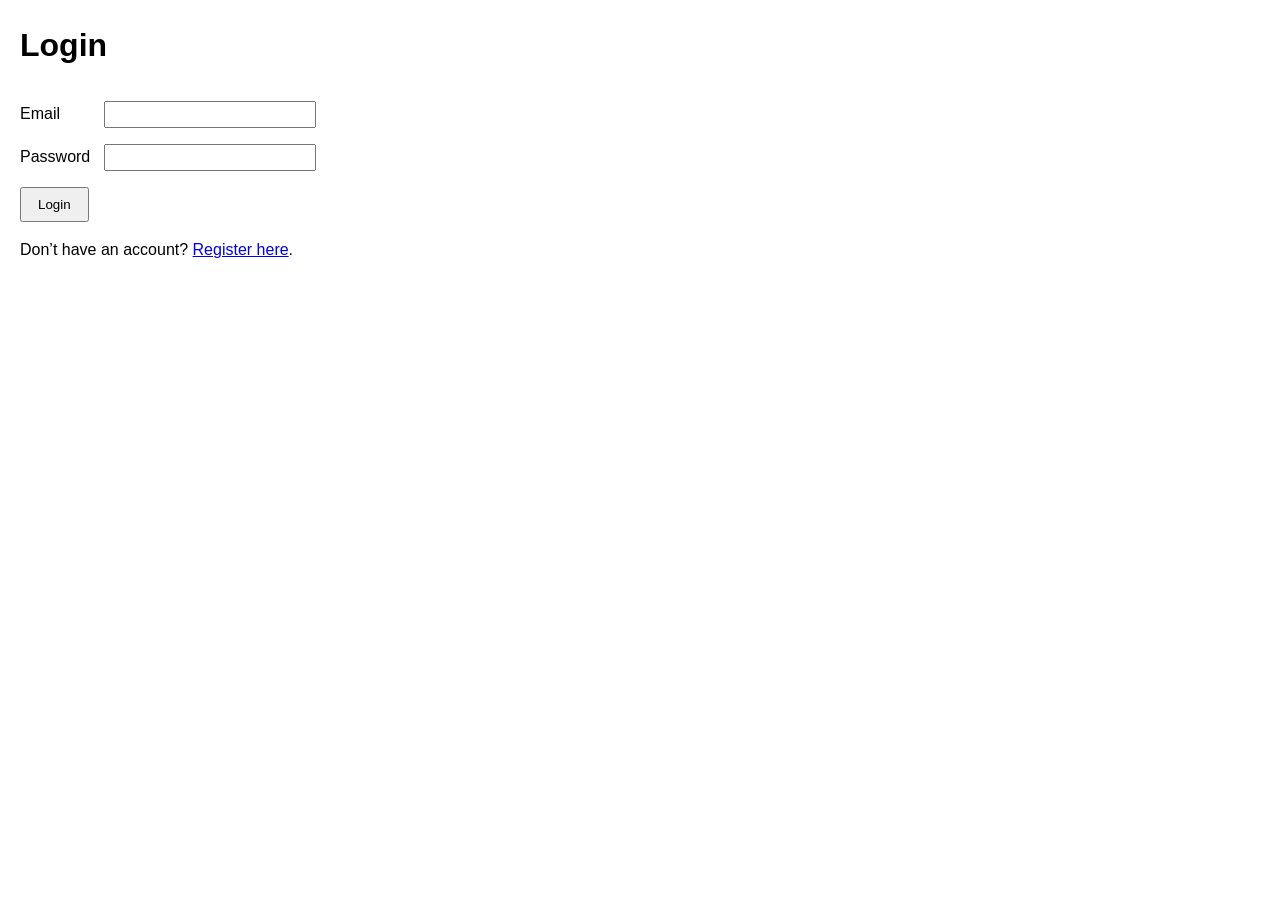
==== dashboard.html @ ad2df5cc "Update dashboard.html" ====
<!DOCTYPE html>
<html lang="de">
  <head>
    <meta charset="UTF-8" />
    <meta name="viewport" content="width=device-width, initial-scale=1.0" />
    <title>Dashboard</title>
    <link rel="stylesheet" href="css/style.css" />
  </head>
  <body>

    <header class="dashboard-header">
      <div class="header-info">
        <h1>Willkommen zurück, <span id="userName">…</span></h1>
        <p id="userOrga" class="orga-label"></p>
      </div>
      <button id="logoutBtn">Logout</button>
    </header>

    <main class="dashboard-main">

      <!-- Wochenübersicht -->
      <section class="woche-section">
        <h2>Menüplan diese Woche</h2>
        <div id="wocheContainer" class="woche-grid">
          <p>Lädt…</p>
        </div>
      </section>

      <!-- Gericht erfassen -->
      <button id="openModal" class="btn-primary">+ Neues Gericht eintragen</button>

    </main>

    <!-- Modal -->
    <div id="gerichtModal" style="display:none;">
      <div class="modal-overlay" id="modalOverlay"></div>
      <div class="modal-box">
        <h2>Neues Gericht erfassen</h2>
        <form id="gerichtForm">

          <label for="gerichtDatum">Datum *</label>
          <input type="date" id="gerichtDatum" required />

          <label for="gerichtName">Name Gericht *</label>
          <input type="text" id="gerichtName" required />

          <label for="gerichtDesc">Beschreibung</label>
          <textarea id="gerichtDesc" maxlength="250" rows="4"></textarea>

          <label>Spezielles:</label>
          <div class="checkboxes">
            <label><input type="checkbox" name="vegan" /> vg </label>
            <label><input type="checkbox" name="vegetarisch" /> v </label>
            <label><input type="checkbox" name="pescetarisch" /> p </label>
            <label><input type="checkbox" name="glutenfrei" /> gf </label>
            <label><input type="checkbox" name="laktosefrei" /> lf </label>
            <label><input type="checkbox" name="zuckerfrei" /> zf </label>
            <label><input type="checkbox" name="sojafrei" /> sf </label>
          </div>

          <button type="submit" class="btn-primary">Erfassen</button>
        </form>
      </div>
    </div>

    <script src="js/dashboard.js"></script>
    <script src="js/logout.js"></script>
  </body>
</html>
---- css/style.css ----
/* style.css */
body {
  font-family: Arial, sans-serif;
  margin: 20px;
  max-width: 600px;
  line-height: 1.5;
}

h1 {
  margin-bottom: 1em;
}

form > div {
  margin-bottom: 1em;
}

label {
  display: inline-block;
  width: 80px;
}

input[type="email"],
input[type="password"] {
  width: 200px;
  padding: 4px;
}

button {
  padding: 8px 16px;
  cursor: pointer;
}

p {
  margin-top: 1em;
}


.modal-overlay {
  position: fixed;
  inset: 0;
  background: rgba(0, 0, 0, 0.5);
  z-index: 100;
}

.modal-box {
  position: fixed;
  top: 50%;
  left: 50%;
  transform: translate(-50%, -50%);
  background: white;
  padding: 2rem;
  border-radius: 8px;
  z-index: 101;
  width: 400px;
  max-width: 90%;
}

.modal-box h2 {
  margin-top: 0;
}

.modal-box input[type="text"],
.modal-box textarea {
  width: 100%;
  margin-bottom: 1rem;
  padding: 0.5rem;
  box-sizing: border-box;
}

.checkboxes {
  display: flex;
  flex-direction: column;
  gap: 0.4rem;
  margin-bottom: 1rem;
}


/* Dashboard */
.dashboard-header {
  display: flex;
  justify-content: space-between;
  align-items: center;
  padding: 1.5rem 2rem;
  background: #f8f8f8;
  border-bottom: 1px solid #e0e0e0;
}

.orga-label {
  color: #666;
  margin-top: 0.25rem;
  font-size: 0.9rem;
}

.dashboard-main {
  padding: 2rem;
  max-width: 1000px;
  margin: 0 auto;
}

.woche-section h2 {
  margin-bottom: 1rem;
}

.woche-grid {
  display: grid;
  grid-template-columns: repeat(7, 1fr);
  gap: 0.75rem;
  margin-bottom: 2rem;
}

.tag-karte {
  background: #fff;
  border: 1px solid #e0e0e0;
  border-radius: 8px;
  padding: 0.75rem;
  min-height: 120px;
}

.tag-label {
  font-weight: bold;
  font-size: 0.85rem;
  color: #333;
}

.tag-datum {
  font-size: 0.75rem;
  color: #999;
  margin-bottom: 0.5rem;
}

.gericht-name {
  font-weight: 600;
  font-size: 0.9rem;
  color: #222;
}

.gericht-desc {
  font-size: 0.8rem;
  color: #666;
  margin-top: 0.25rem;
}

.kein-gericht {
  font-size: 0.8rem;
  color: #bbb;
  font-style: italic;
}

.btn-primary {
  background: #01696f;
  color: white;
  border: none;
  padding: 0.6rem 1.2rem;
  border-radius: 6px;
  cursor: pointer;
  font-size: 0.95rem;
}

.btn-primary:hover {
  background: #0c4e54;
}

@media (max-width: 768px) {
  .woche-grid {
    grid-template-columns: repeat(2, 1fr);
  }
}
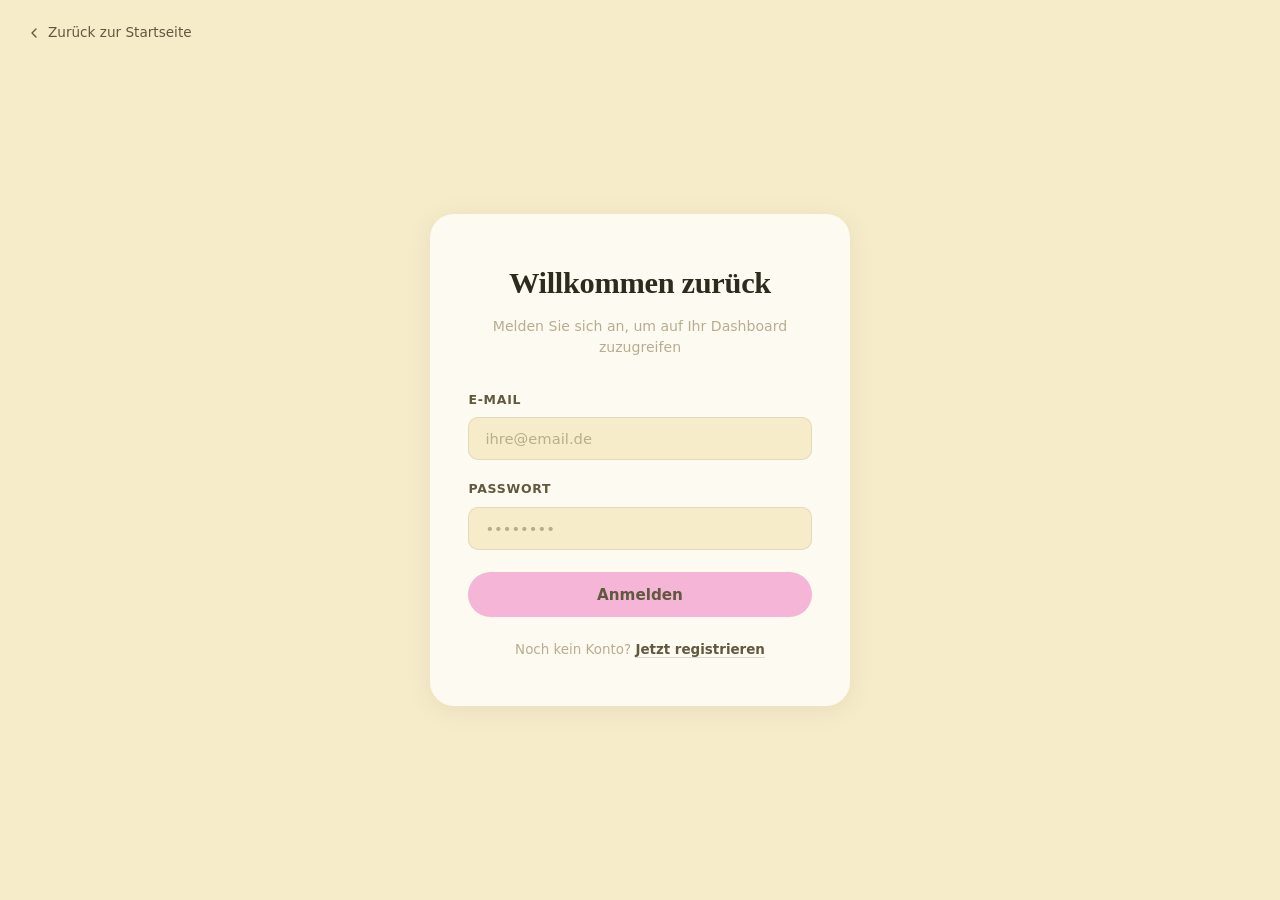
==== commit f0c49581: "design added Design index, login und register" ====
--- a/dashboard.html
+++ b/dashboard.html
@@ -63,7 +63,26 @@
       </div>
     </div>
 
+    <!-- Bewertungs-Modal -->
+<div id="bewertungModal" style="display:none; position:fixed; inset:0; background:rgba(0,0,0,0.5); z-index:1000; display:none; align-items:center; justify-content:center;">
+  <div style="background:#fff; padding:2rem; border-radius:12px; min-width:300px; text-align:center;">
+    <h2>Bewertungen vom <span id="bewertungDatum"></span></h2>
+    <p>✅ Gut: <strong id="bewertungGood"></strong></p>
+    <p>😐 Neutral: <strong id="bewertungNeutral"></strong></p>
+    <p>❌ Schlecht: <strong id="bewertungBad"></strong></p>
+    <p>Gesamt: <strong id="bewertungTotal"></strong> Bewertungen</p>
+    <button id="bewertungModalClose" style="margin-top:1rem; padding:0.5rem 1.5rem;">Schliessen</button>
+  </div>
+</div>
+
     <script src="js/dashboard.js"></script>
     <script src="js/logout.js"></script>
   </body>
-</html>+</html>
+
+
+
+
+
+
+
--- a/css/style.css
+++ b/css/style.css
@@ -32,6 +32,14 @@
 
 p {
   margin-top: 1em;
+}
+
+.hero-img {
+  width: 100%;
+  max-width: 460px;
+  height: auto;
+  border-radius: var(--radius-xl);
+  object-fit: cover;
 }
 
 
@@ -164,4 +172,6 @@
   .woche-grid {
     grid-template-columns: repeat(2, 1fr);
   }
-}+}
+
+
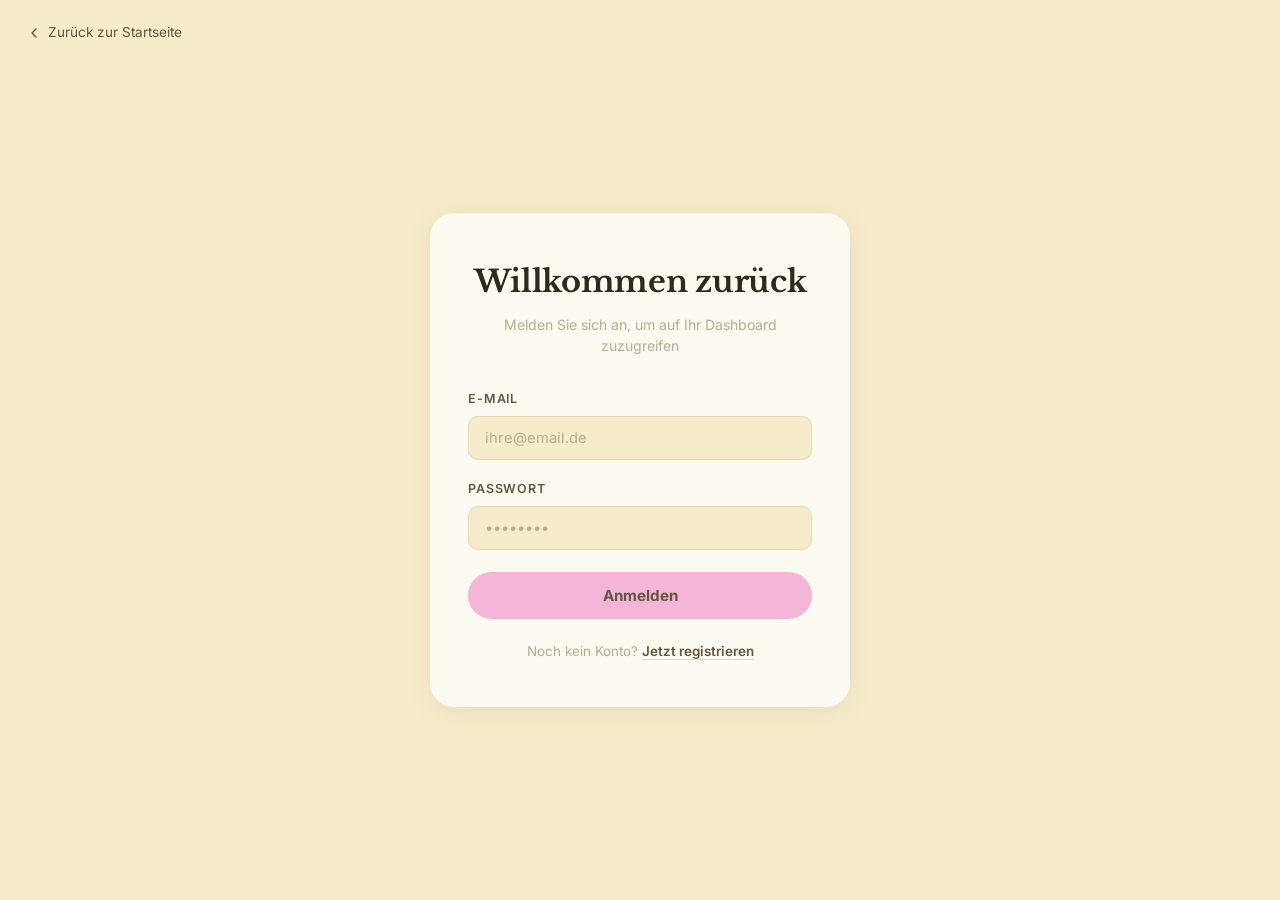
==== commit 27ddbdcb: "fsd sdf" ====
--- a/dashboard.html
+++ b/dashboard.html
@@ -78,11 +78,4 @@
     <script src="js/dashboard.js"></script>
     <script src="js/logout.js"></script>
   </body>
-</html>
-
-
-
-
-
-
-
+</html>
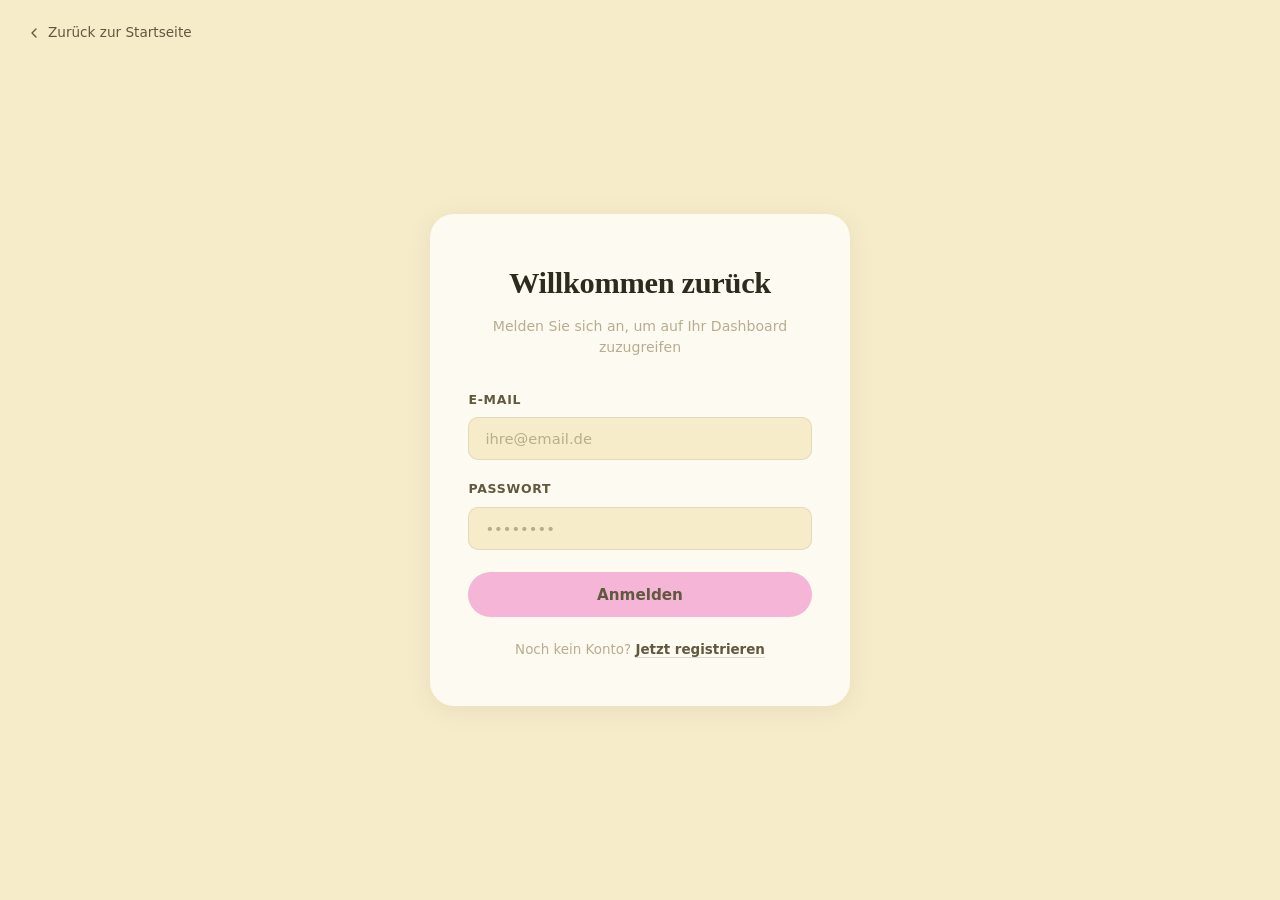
==== commit 25fef122: "Merge branch 'main' of https://github.com/Aarti157/im4" ====
--- a/dashboard.html
+++ b/dashboard.html
@@ -78,4 +78,11 @@
     <script src="js/dashboard.js"></script>
     <script src="js/logout.js"></script>
   </body>
-</html>+</html>
+
+
+
+
+
+
+
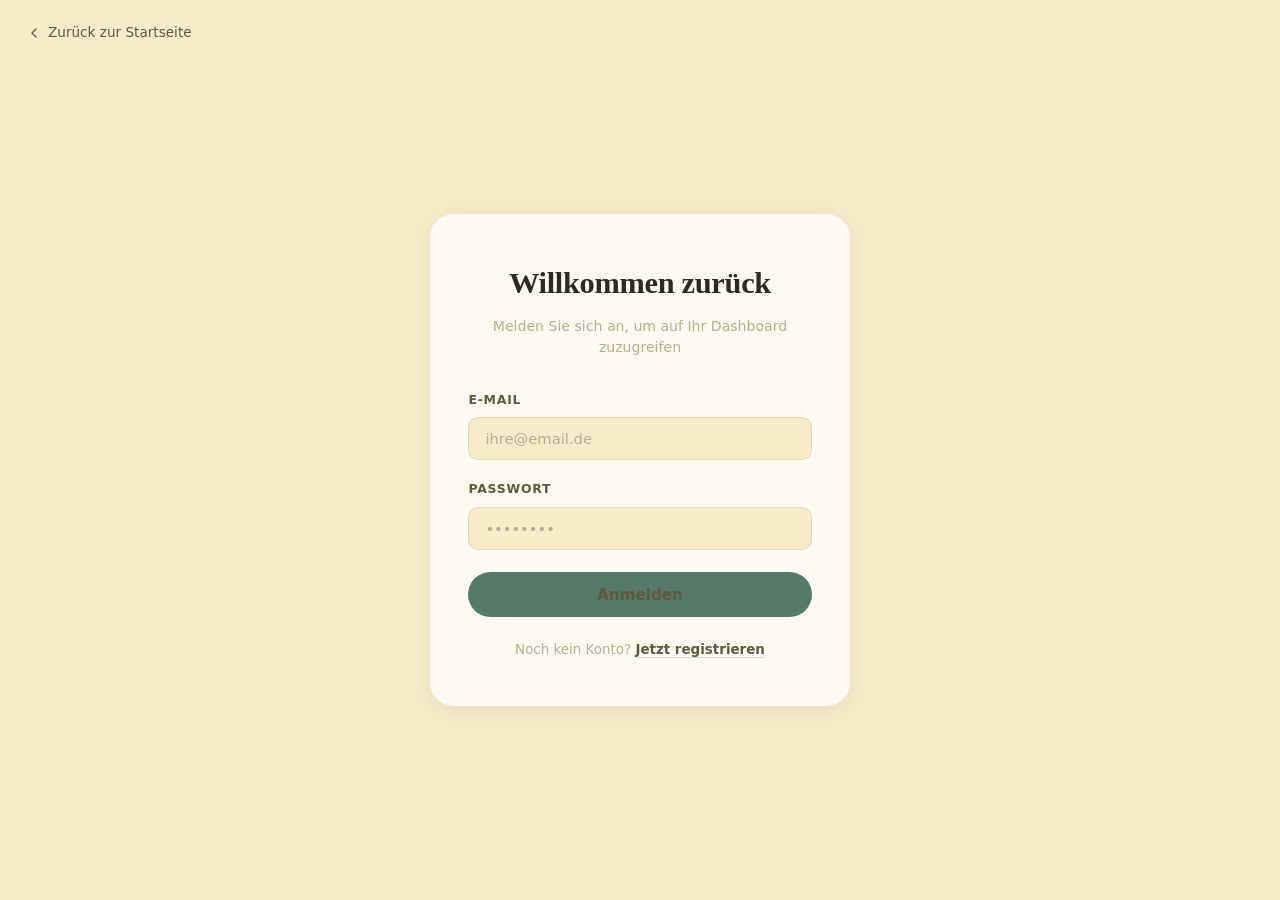
==== commit fa9b4c42: "dashboard" ====
--- a/dashboard.html
+++ b/dashboard.html
@@ -1,88 +1,258 @@
 <!DOCTYPE html>
 <html lang="de">
-  <head>
-    <meta charset="UTF-8" />
-    <meta name="viewport" content="width=device-width, initial-scale=1.0" />
-    <title>Dashboard</title>
-    <link rel="stylesheet" href="css/style.css" />
-  </head>
-  <body>
-
-    <header class="dashboard-header">
-      <div class="header-info">
-        <h1>Willkommen zurück, <span id="userName">…</span></h1>
-        <p id="userOrga" class="orga-label"></p>
-      </div>
-      <button id="logoutBtn">Logout</button>
-    </header>
-
-    <main class="dashboard-main">
-
-      <!-- Wochenübersicht -->
-      <section class="woche-section">
-        <h2>Menüplan diese Woche</h2>
-        <div id="wocheContainer" class="woche-grid">
-          <p>Lädt…</p>
-        </div>
-      </section>
-
-      <!-- Gericht erfassen -->
-      <button id="openModal" class="btn-primary">+ Neues Gericht eintragen</button>
-
-    </main>
-
-    <!-- Modal -->
-    <div id="gerichtModal" style="display:none;">
-      <div class="modal-overlay" id="modalOverlay"></div>
-      <div class="modal-box">
-        <h2>Neues Gericht erfassen</h2>
-        <form id="gerichtForm">
-
-          <label for="gerichtDatum">Datum *</label>
+<head>
+  <meta charset="UTF-8" />
+  <meta name="viewport" content="width=device-width, initial-scale=1.0" />
+  <title>YumYum – Dashboard</title>
+  <link rel="preconnect" href="https://fonts.googleapis.com">
+  <link rel="preconnect" href="https://fonts.gstatic.com" crossorigin>
+  <link href="https://fonts.googleapis.com/css2?family=Libre+Baskerville:wght@400;700&family=Inter:wght@300;400;500;600;700&display=swap" rel="stylesheet">
+  <style>
+    *, *::before, *::after { box-sizing: border-box; margin: 0; padding: 0; }
+    :root {
+      --cream:       #F7ECCA;
+      --cream-alt:   #F3E3B7;
+      --sand:        #B7AD8F;
+      --sand-border: rgba(183,173,143,0.30);
+      --olive:       #60583F;
+      --pink:        #E984A4;
+      --pink-hover:  #d4608a;
+      --blue:        #7D8ECC;
+      --white-card:  #fdfaf2;
+      --text:        #2e2a1e;
+      --text-muted:  #60583F;
+      --text-faint:  #B7AD8F;
+      --radius-md:   10px;
+      --radius-lg:   16px;
+      --radius-xl:   24px;
+      --radius-pill: 9999px;
+      --font-serif:  "Libre Baskerville", Georgia, serif;
+      --font-sans:   "Inter", system-ui, sans-serif;
+    }
+    html { -webkit-font-smoothing: antialiased; }
+    body { font-family: var(--font-sans); background: var(--cream); color: var(--text); min-height: 100dvh; }
+
+    /* ── NAV ── */
+    .nav {
+      background: var(--cream);
+      border-bottom: 1px solid var(--sand-border);
+      padding: 0.9rem 2.5rem;
+      display: flex; align-items: center; justify-content: space-between;
+      position: sticky; top: 0; z-index: 100;
+    }
+    .nav-logo img { height: 56px; width: auto; display: block; }
+    .nav-right { display: flex; align-items: center; gap: 1.2rem; }
+    .nav-user { font-size: 0.85rem; color: var(--text-muted); }
+    .nav-user span { font-weight: 600; color: var(--text); }
+    .nav-orga { font-size: 0.75rem; color: var(--text-faint); }
+    .btn-logout {
+      background: none; border: 1px solid var(--sand-border);
+      border-radius: var(--radius-md); padding: 0.45rem 0.9rem;
+      font-family: var(--font-sans); font-size: 0.8rem;
+      color: var(--text-muted); cursor: pointer; text-decoration: none;
+      transition: background 140ms;
+    }
+    .btn-logout:hover { background: var(--cream-alt); }
+
+    /* ── LAYOUT ── */
+    .dashboard-wrap { max-width: 1100px; margin: 0 auto; padding: 2.5rem 2rem 5rem; }
+    .page-title { font-family: var(--font-serif); font-size: clamp(1.6rem, 2.5vw, 2.2rem); font-weight: 700; color: var(--text); margin-bottom: 0.3rem; }
+    .page-sub { font-size: 0.88rem; color: var(--text-muted); margin-bottom: 2.5rem; }
+    .section-header { display: flex; align-items: center; justify-content: space-between; margin-bottom: 1.2rem; }
+    .section-title { font-family: var(--font-serif); font-size: 1.15rem; font-weight: 700; color: var(--text); }
+
+    /* ── WOCHENPLAN ── */
+    .woche-grid {
+      display: grid;
+      grid-template-columns: repeat(5, 1fr);
+      gap: 1rem;
+      margin-bottom: 3rem;
+    }
+    .tag-karte {
+      background: var(--white-card);
+      border: 1px solid var(--sand-border);
+      border-radius: var(--radius-xl);
+      padding: 1.4rem 1.2rem 1.2rem;
+      cursor: pointer;
+      transition: box-shadow 150ms, transform 130ms, border-color 150ms;
+      display: flex; flex-direction: column; gap: 0.6rem;
+      min-height: 190px;
+    }
+    .tag-karte:hover { box-shadow: 0 4px 18px rgba(96,88,63,0.13); transform: translateY(-2px); border-color: var(--pink); }
+    .tag-karte.leer { cursor: default; }
+    .tag-karte.leer:hover { transform: none; box-shadow: none; border-color: var(--sand-border); }
+    .tag-header { display: flex; align-items: center; justify-content: space-between; }
+    .tag-label { font-size: 0.7rem; font-weight: 700; letter-spacing: 0.09em; text-transform: uppercase; color: var(--text-faint); }
+    .tag-datum { font-size: 0.68rem; color: var(--text-faint); }
+    .gericht-name { font-family: var(--font-serif); font-size: 0.92rem; font-weight: 700; color: var(--text); line-height: 1.3; }
+    .gericht-desc { font-size: 0.76rem; color: var(--text-muted); line-height: 1.5; }
+    .gericht-badges { display: flex; gap: 0.3rem; flex-wrap: wrap; margin-top: auto; }
+    .gbadge { font-size: 0.6rem; font-weight: 700; text-transform: uppercase; letter-spacing: 0.05em; padding: 0.15rem 0.4rem; border-radius: 4px; background: rgba(125,142,204,0.15); color: var(--olive); }
+    .kein-gericht { font-size: 0.78rem; color: var(--text-faint); font-style: italic; margin: auto 0; }
+    .bewertung-bar { margin-top: auto; }
+    .bar-track { height: 5px; border-radius: 3px; background: rgba(183,173,143,0.2); display: flex; overflow: hidden; }
+    .bar-pink  { background: var(--pink); height: 100%; transition: width 400ms ease; }
+    .bar-blue  { background: var(--blue); height: 100%; transition: width 400ms ease; }
+    .bar-sand  { background: var(--sand); height: 100%; transition: width 400ms ease; }
+    .bar-labels { display: flex; justify-content: space-between; margin-top: 0.35rem; }
+    .bar-label { font-size: 0.65rem; color: var(--text-faint); }
+
+    /* ── GERICHTSERFASSUNG ── */
+    .erfassung-section { background: var(--cream-alt); border-radius: var(--radius-xl); padding: 2rem 2.2rem; }
+    .erfassung-title { font-family: var(--font-serif); font-size: 1.1rem; font-weight: 700; color: var(--text); margin-bottom: 1.4rem; }
+    .erfassung-grid { display: grid; grid-template-columns: 1fr 1fr; gap: 1rem; }
+    .field-full { grid-column: 1 / -1; }
+    .field { display: flex; flex-direction: column; gap: 0.4rem; }
+    .field label { font-size: 0.72rem; font-weight: 700; letter-spacing: 0.07em; text-transform: uppercase; color: var(--text-muted); }
+    .field input, .field textarea {
+      background: var(--white-card); border: 1.5px solid var(--sand-border);
+      border-radius: var(--radius-md); padding: 0.65rem 0.9rem;
+      font-family: var(--font-sans); font-size: 0.88rem; color: var(--text);
+      outline: none; transition: border-color 140ms; width: 100%;
+    }
+    .field input:focus, .field textarea:focus { border-color: var(--pink); box-shadow: 0 0 0 3px rgba(233,132,164,0.15); }
+    .field textarea { resize: vertical; min-height: 80px; }
+    .badges-row { display: flex; gap: 0.5rem; flex-wrap: wrap; }
+    .badge-check { display: none; }
+    .badge-check + label {
+      font-size: 0.7rem; font-weight: 700; text-transform: uppercase; letter-spacing: 0.05em;
+      padding: 0.3rem 0.65rem; border-radius: 7px; border: 1.5px solid var(--sand-border);
+      color: var(--text-muted); cursor: pointer; transition: all 140ms; background: var(--white-card);
+    }
+    .badge-check:checked + label { background: rgba(125,142,204,0.2); border-color: var(--blue); color: var(--olive); }
+    .btn-primary { background: var(--pink); color: #fff; border: none; border-radius: var(--radius-pill); padding: 0.7rem 1.6rem; font-family: var(--font-sans); font-size: 0.88rem; font-weight: 700; cursor: pointer; transition: background 140ms, transform 120ms; }
+    .btn-primary:hover { background: var(--pink-hover); transform: translateY(-1px); }
+    .btn-submit-row { display: flex; justify-content: flex-end; margin-top: 1.4rem; }
+
+    /* ── BEWERTUNGS-MODAL ── */
+    .modal-overlay {
+      display: none; position: fixed; inset: 0;
+      background: rgba(48,40,20,0.4); backdrop-filter: blur(4px);
+      z-index: 400; align-items: center; justify-content: center;
+    }
+    .modal-overlay.open { display: flex; }
+    .modal-box {
+      background: var(--white-card); border-radius: var(--radius-xl);
+      padding: 2.2rem; width: 100%; max-width: 420px;
+      box-shadow: 0 8px 40px rgba(48,40,20,0.18); position: relative;
+    }
+    .modal-box h2 { font-family: var(--font-serif); font-size: 1.2rem; font-weight: 700; color: var(--text); margin-bottom: 1.4rem; }
+    .modal-close { position: absolute; top: 1.2rem; right: 1.2rem; background: none; border: none; cursor: pointer; color: var(--text-faint); font-size: 1.1rem; line-height: 1; padding: 0.2rem; }
+    .modal-close:hover { color: var(--text); }
+    .bew-scores { display: grid; grid-template-columns: repeat(3,1fr); gap: 0.8rem; margin-bottom: 1rem; }
+    .bew-score-item { border-radius: var(--radius-lg); padding: 1rem 0.5rem; text-align: center; }
+    .bew-score-num { font-family: var(--font-serif); font-size: 1.8rem; font-weight: 700; }
+    .bew-score-label { font-size: 0.7rem; color: var(--text-muted); margin-top: 0.2rem; }
+    .bew-score-item.pink { background: rgba(233,132,164,0.15); }
+    .bew-score-item.pink .bew-score-num { color: var(--pink); }
+    .bew-score-item.blue { background: rgba(125,142,204,0.15); }
+    .bew-score-item.blue .bew-score-num { color: var(--blue); }
+    .bew-score-item.sand { background: rgba(183,173,143,0.2); }
+    .bew-score-item.sand .bew-score-num { color: var(--olive); }
+    .bew-total { font-size: 0.82rem; color: var(--text-muted); text-align: center; }
+
+    /* ── RESPONSIVE ── */
+    @media (max-width: 900px) { .woche-grid { grid-template-columns: repeat(3,1fr); } }
+    @media (max-width: 640px) {
+      .woche-grid { grid-template-columns: 1fr 1fr; }
+      .erfassung-grid { grid-template-columns: 1fr; }
+      .field-full { grid-column: auto; }
+      .nav { padding: 0.8rem 1.2rem; }
+      .dashboard-wrap { padding: 1.5rem 1rem 3rem; }
+    }
+  </style>
+</head>
+<body>
+
+<!-- NAV -->
+<nav class="nav">
+  <a href="index.html" class="nav-logo">
+    <img src="img/logo_yumyum.png" alt="YumYum" />
+  </a>
+  <div class="nav-right">
+    <div>
+      <div class="nav-user">Hallo, <span id="userName">–</span></div>
+      <div class="nav-orga" id="userOrga"></div>
+    </div>
+    <button class="btn-logout" id="logoutBtn">Abmelden</button>
+  </div>
+</nav>
+
+<div class="dashboard-wrap">
+
+  <h1 class="page-title">Dashboard</h1>
+  <p class="page-sub">Übersicht und Verwaltung des Wochenmenüs</p>
+
+  <!-- WOCHENPLAN -->
+  <div class="section-header">
+    <span class="section-title">Wochenplan</span>
+  </div>
+  <div id="wocheContainer" class="woche-grid">
+    <p style="color:var(--text-faint);font-size:.85rem;">Lädt…</p>
+  </div>
+
+  <!-- GERICHTSERFASSUNG -->
+  <div class="erfassung-section">
+    <div class="erfassung-title">Gericht erfassen</div>
+    <form id="gerichtForm">
+      <div class="erfassung-grid">
+        <div class="field">
+          <label for="gerichtDatum">Datum</label>
           <input type="date" id="gerichtDatum" required />
-
-          <label for="gerichtName">Name Gericht *</label>
-          <input type="text" id="gerichtName" required />
-
+        </div>
+        <div class="field">
+          <label for="gerichtName">Name des Gerichts</label>
+          <input type="text" id="gerichtName" placeholder="z.B. Pasta Napoli" required />
+        </div>
+        <div class="field field-full">
           <label for="gerichtDesc">Beschreibung</label>
-          <textarea id="gerichtDesc" maxlength="250" rows="4"></textarea>
-
-          <label>Spezielles:</label>
-          <div class="checkboxes">
-            <label><input type="checkbox" name="vegan" /> vg </label>
-            <label><input type="checkbox" name="vegetarisch" /> v </label>
-            <label><input type="checkbox" name="pescetarisch" /> p </label>
-            <label><input type="checkbox" name="glutenfrei" /> gf </label>
-            <label><input type="checkbox" name="laktosefrei" /> lf </label>
-            <label><input type="checkbox" name="zuckerfrei" /> zf </label>
-            <label><input type="checkbox" name="sojafrei" /> sf </label>
+          <textarea id="gerichtDesc" maxlength="250" placeholder="Kurze Beschreibung (optional)"></textarea>
+        </div>
+        <div class="field field-full">
+          <label>Spezielles</label>
+          <div class="badges-row">
+            <input type="checkbox" class="badge-check" id="cb-vg" name="vegan"><label for="cb-vg">Vegan</label>
+            <input type="checkbox" class="badge-check" id="cb-v"  name="vegetarisch"><label for="cb-v">Vegetarisch</label>
+            <input type="checkbox" class="badge-check" id="cb-p"  name="pescetarisch"><label for="cb-p">Pescetarisch</label>
+            <input type="checkbox" class="badge-check" id="cb-gf" name="glutenfrei"><label for="cb-gf">Glutenfrei</label>
+            <input type="checkbox" class="badge-check" id="cb-lf" name="laktosefrei"><label for="cb-lf">Laktosefrei</label>
+            <input type="checkbox" class="badge-check" id="cb-zf" name="zuckerfrei"><label for="cb-zf">Zuckerfrei</label>
+            <input type="checkbox" class="badge-check" id="cb-sf" name="sojafrei"><label for="cb-sf">Sojafrei</label>
           </div>
-
-          <button type="submit" class="btn-primary">Erfassen</button>
-        </form>
+        </div>
+      </div>
+      <div class="btn-submit-row">
+        <button type="submit" class="btn-primary">Gericht erfassen</button>
+      </div>
+    </form>
+  </div>
+
+</div>
+
+<!-- BEWERTUNGS-MODAL -->
+<div class="modal-overlay" id="bewertungModal">
+  <div class="modal-box">
+    <button class="modal-close" id="bewertungModalClose">✕</button>
+    <h2>Bewertungen — <span id="bewertungDatum"></span></h2>
+    <div class="bew-scores">
+      <div class="bew-score-item pink">
+        <div class="bew-score-num" id="bewertungGood">–</div>
+        <div class="bew-score-label">😊 Yum</div>
+      </div>
+      <div class="bew-score-item blue">
+        <div class="bew-score-num" id="bewertungNeutral">–</div>
+        <div class="bew-score-label">😐 Naja</div>
+      </div>
+      <div class="bew-score-item sand">
+        <div class="bew-score-num" id="bewertungBad">–</div>
+        <div class="bew-score-label">😕 Nicht Yum</div>
       </div>
     </div>
-
-    <!-- Bewertungs-Modal -->
-<div id="bewertungModal" style="display:none; position:fixed; inset:0; background:rgba(0,0,0,0.5); z-index:1000; display:none; align-items:center; justify-content:center;">
-  <div style="background:#fff; padding:2rem; border-radius:12px; min-width:300px; text-align:center;">
-    <h2>Bewertungen vom <span id="bewertungDatum"></span></h2>
-    <p>✅ Gut: <strong id="bewertungGood"></strong></p>
-    <p>😐 Neutral: <strong id="bewertungNeutral"></strong></p>
-    <p>❌ Schlecht: <strong id="bewertungBad"></strong></p>
-    <p>Gesamt: <strong id="bewertungTotal"></strong> Bewertungen</p>
-    <button id="bewertungModalClose" style="margin-top:1rem; padding:0.5rem 1.5rem;">Schliessen</button>
+    <p class="bew-total">Gesamt: <strong id="bewertungTotal">–</strong> Bewertungen</p>
   </div>
 </div>
 
-    <script src="js/dashboard.js"></script>
-    <script src="js/logout.js"></script>
-  </body>
-</html>
-
-
-
-
-
-
-
+<script src="js/dashboard.js"></script>
+<script src="js/logout.js"></script>
+</body>
+</html> 
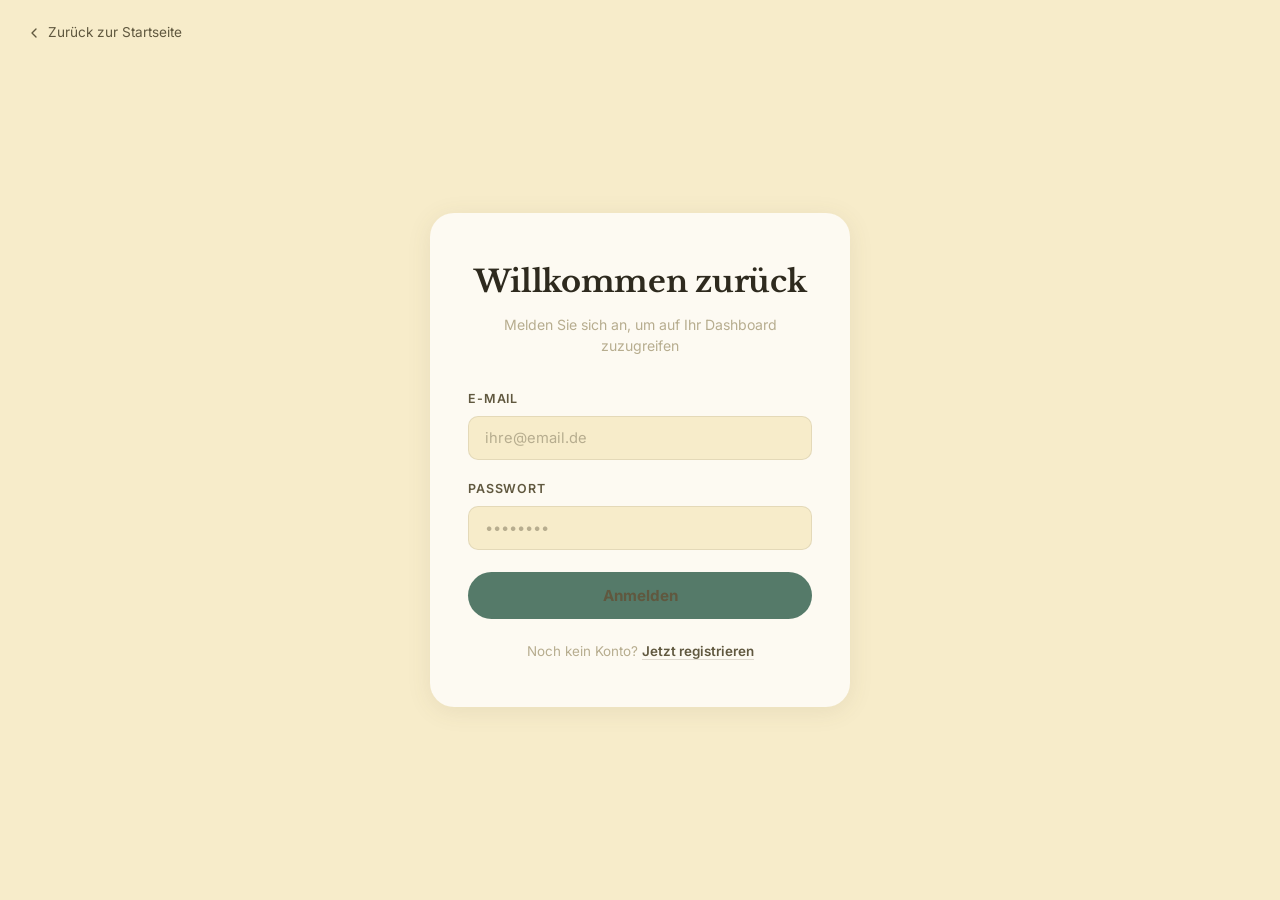
==== commit a39c2a90: "ergänzungen navigation support bereich hinzugefügt  menü Vorteile --> scrollt/springt zum korrekten " ====
--- a/dashboard.html
+++ b/dashboard.html
@@ -6,28 +6,31 @@
   <title>YumYum – Dashboard</title>
   <link rel="preconnect" href="https://fonts.googleapis.com">
   <link rel="preconnect" href="https://fonts.gstatic.com" crossorigin>
-  <link href="https://fonts.googleapis.com/css2?family=Libre+Baskerville:wght@400;700&family=Inter:wght@300;400;500;600;700&display=swap" rel="stylesheet">
+  <link href="https://fonts.googleapis.com/css2?family=Libre+Baskerville:ital,wght@0,400;0,700;1,400&family=Inter:wght@300;400;500;600&display=swap" rel="stylesheet">
   <style>
     *, *::before, *::after { box-sizing: border-box; margin: 0; padding: 0; }
     :root {
       --cream:       #F7ECCA;
+      --cream-dark:  #ede0b4;
       --cream-alt:   #F3E3B7;
       --sand:        #B7AD8F;
-      --sand-border: rgba(183,173,143,0.30);
+      --sand-border: rgba(183,173,143,0.3);
       --olive:       #60583F;
       --pink:        #E984A4;
       --pink-hover:  #d4608a;
+      --pink-light:  rgba(233,132,164,0.18);
       --blue:        #7D8ECC;
-      --white-card:  #fdfaf2;
+      --blue-light:  rgba(125,142,204,0.22);
       --text:        #2e2a1e;
       --text-muted:  #60583F;
       --text-faint:  #B7AD8F;
-      --radius-md:   10px;
-      --radius-lg:   16px;
-      --radius-xl:   24px;
-      --radius-pill: 9999px;
-      --font-serif:  "Libre Baskerville", Georgia, serif;
-      --font-sans:   "Inter", system-ui, sans-serif;
+      --white-card:  #fdfaf2;
+      --radius-md: 10px; --radius-lg: 16px; --radius-xl: 24px; --radius-pill: 9999px;
+      --shadow-card: 0 2px 10px rgba(96,88,63,0.09);
+      --shadow-drawer: -8px 0 36px rgba(60,50,20,0.13);
+      --font-serif: 'Libre Baskerville', Georgia, serif;
+      --font-sans: 'Inter', system-ui, sans-serif;
+      --transition: 150ms cubic-bezier(0.16,1,0.3,1);
     }
     html { -webkit-font-smoothing: antialiased; }
     body { font-family: var(--font-sans); background: var(--cream); color: var(--text); min-height: 100dvh; }
@@ -38,21 +41,125 @@
       border-bottom: 1px solid var(--sand-border);
       padding: 0.9rem 2.5rem;
       display: flex; align-items: center; justify-content: space-between;
-      position: sticky; top: 0; z-index: 100;
-    }
-    .nav-logo img { height: 56px; width: auto; display: block; }
-    .nav-right { display: flex; align-items: center; gap: 1.2rem; }
-    .nav-user { font-size: 0.85rem; color: var(--text-muted); }
-    .nav-user span { font-weight: 600; color: var(--text); }
-    .nav-orga { font-size: 0.75rem; color: var(--text-faint); }
-    .btn-logout {
-      background: none; border: 1px solid var(--sand-border);
-      border-radius: var(--radius-md); padding: 0.45rem 0.9rem;
-      font-family: var(--font-sans); font-size: 0.8rem;
-      color: var(--text-muted); cursor: pointer; text-decoration: none;
-      transition: background 140ms;
-    }
-    .btn-logout:hover { background: var(--cream-alt); }
+      position: sticky; top: 0; z-index: 200;
+    }
+    .nav-logo img { height: 72px; width: auto; display: block; }
+
+    /* ── HAMBURGER ── */
+    .hamburger {
+      background: none;
+      border: 1px solid var(--sand-border);
+      border-radius: var(--radius-md);
+      width: 40px; height: 40px;
+      display: flex; flex-direction: column; align-items: center; justify-content: center; gap: 5px;
+      cursor: pointer;
+      transition: background var(--transition);
+      position: relative; z-index: 300;
+    }
+    .hamburger:hover { background: var(--cream-dark); }
+    .hamburger span {
+      display: block; width: 18px; height: 1.5px;
+      background: var(--olive); border-radius: 2px;
+      transition: transform 220ms ease, opacity 180ms ease;
+    }
+    .hamburger.open span:nth-child(1) { transform: translateY(6.5px) rotate(45deg); }
+    .hamburger.open span:nth-child(2) { opacity: 0; transform: scaleX(0); }
+    .hamburger.open span:nth-child(3) { transform: translateY(-6.5px) rotate(-45deg); }
+
+    /* ── DRAWER BACKDROP ── */
+    .drawer-backdrop {
+      position: fixed; inset: 0;
+      background: rgba(48,40,20,0.32);
+      backdrop-filter: blur(3px);
+      z-index: 240;
+      opacity: 0; pointer-events: none;
+      transition: opacity 240ms ease;
+    }
+    .drawer-backdrop.open { opacity: 1; pointer-events: all; }
+
+    /* ── DRAWER ── */
+    .nav-drawer {
+      position: fixed; top: 0; right: 0;
+      width: min(340px, 90vw); height: 100dvh;
+      background: var(--white-card);
+      border-left: 1px solid var(--sand-border);
+      box-shadow: var(--shadow-drawer);
+      z-index: 250;
+      transform: translateX(100%);
+      transition: transform 290ms cubic-bezier(0.16,1,0.3,1);
+      display: flex; flex-direction: column;
+      padding: 1.6rem;
+      overflow-y: auto;
+    }
+    .nav-drawer.open { transform: translateX(0); }
+
+    .drawer-top {
+      display: flex; align-items: center; justify-content: space-between;
+      margin-bottom: 2rem;
+    }
+    .drawer-brand { font-family: var(--font-serif); font-size: 1rem; font-weight: 700; color: var(--text); }
+
+    /* Eingeloggt-Info */
+    .drawer-user-card {
+      background: var(--cream);
+      border: 1px solid var(--sand-border);
+      border-radius: var(--radius-lg);
+      padding: 0.9rem 1rem;
+      margin-bottom: 1.4rem;
+      display: flex; align-items: center; gap: 0.8rem;
+    }
+    .drawer-user-avatar {
+      width: 36px; height: 36px; border-radius: 50%;
+      background: var(--pink-light);
+      border: 1px solid rgba(233,132,164,0.35);
+      display: flex; align-items: center; justify-content: center; flex-shrink: 0;
+    }
+    .drawer-user-name { font-size: 0.85rem; font-weight: 600; color: var(--text); }
+    .drawer-user-orga { font-size: 0.72rem; color: var(--text-faint); }
+
+    .drawer-section { margin-bottom: 1.6rem; }
+    .drawer-section-label {
+      font-size: 0.67rem; font-weight: 600; letter-spacing: 0.1em;
+      text-transform: uppercase; color: var(--text-faint);
+      margin-bottom: 0.6rem; padding-left: 0.1rem;
+    }
+
+    .drawer-divider { border: none; border-top: 1px solid var(--sand-border); margin: 0.6rem 0 1rem; }
+
+    /* Nav links */
+    .drawer-nav { display: flex; flex-direction: column; gap: 0.1rem; }
+    .drawer-link {
+      display: flex; align-items: center; gap: 0.75rem;
+      padding: 0.65rem 0.8rem; border-radius: var(--radius-md);
+      text-decoration: none; font-size: 0.9rem; font-weight: 500; color: var(--text-muted);
+      transition: background var(--transition), color var(--transition);
+      border: none; background: none; cursor: pointer; width: 100%; text-align: left;
+      font-family: var(--font-sans);
+    }
+    .drawer-link:hover { background: var(--cream); color: var(--text); }
+    .drawer-link.active { background: var(--pink-light); color: var(--pink); font-weight: 600; }
+    .drawer-link.active:hover { background: rgba(233,132,164,0.28); }
+    .drawer-link-icon { width: 20px; height: 20px; flex-shrink: 0; color: var(--sand); }
+    .drawer-link.active .drawer-link-icon { color: var(--pink); }
+    .drawer-link.logout { color: var(--olive); }
+    .drawer-link.logout:hover { background: var(--cream); color: var(--text); }
+
+    /* Support Card */
+    .support-card {
+      padding: 0.8rem 1rem;
+      border-radius: var(--radius-md);
+      background: var(--cream);
+      border: 1px solid var(--sand-border);
+    }
+    .support-card p { font-size: 0.72rem; color: var(--text-faint); margin-bottom: 0.3rem; }
+    .support-card a {
+      font-size: 0.85rem; font-weight: 600; color: var(--olive);
+      text-decoration: none;
+      transition: color var(--transition);
+    }
+    .support-card a:hover { color: var(--pink); }
+
+    .drawer-footer { margin-top: auto; padding-top: 1.2rem; border-top: 1px solid var(--sand-border); font-size: 0.73rem; color: var(--text-faint); }
 
     /* ── LAYOUT ── */
     .dashboard-wrap { max-width: 1100px; margin: 0 auto; padding: 2.5rem 2rem 5rem; }
@@ -63,20 +170,14 @@
 
     /* ── WOCHENPLAN ── */
     .woche-grid {
-      display: grid;
-      grid-template-columns: repeat(5, 1fr);
-      gap: 1rem;
-      margin-bottom: 3rem;
+      display: grid; grid-template-columns: repeat(5, 1fr);
+      gap: 1rem; margin-bottom: 3rem;
     }
     .tag-karte {
-      background: var(--white-card);
-      border: 1px solid var(--sand-border);
-      border-radius: var(--radius-xl);
-      padding: 1.4rem 1.2rem 1.2rem;
-      cursor: pointer;
-      transition: box-shadow 150ms, transform 130ms, border-color 150ms;
-      display: flex; flex-direction: column; gap: 0.6rem;
-      min-height: 190px;
+      background: var(--white-card); border: 1px solid var(--sand-border);
+      border-radius: var(--radius-xl); padding: 1.4rem 1.2rem 1.2rem;
+      cursor: pointer; transition: box-shadow 150ms, transform 130ms, border-color 150ms;
+      display: flex; flex-direction: column; gap: 0.6rem; min-height: 190px;
     }
     .tag-karte:hover { box-shadow: 0 4px 18px rgba(96,88,63,0.13); transform: translateY(-2px); border-color: var(--pink); }
     .tag-karte.leer { cursor: default; }
@@ -120,7 +221,7 @@
       color: var(--text-muted); cursor: pointer; transition: all 140ms; background: var(--white-card);
     }
     .badge-check:checked + label { background: rgba(125,142,204,0.2); border-color: var(--blue); color: var(--olive); }
-    .btn-primary { background: var(--pink); color: #fff; border: none; border-radius: var(--radius-pill); padding: 0.7rem 1.6rem; font-family: var(--font-sans); font-size: 0.88rem; font-weight: 700; cursor: pointer; transition: background 140ms, transform 120ms; }
+    .btn-primary { background: var(--pink); color: var(--olive); border: none; border-radius: var(--radius-md); padding: 0.75rem 1.6rem; font-family: var(--font-sans); font-size: 0.92rem; font-weight: 600; cursor: pointer; transition: background var(--transition), transform 120ms ease; }
     .btn-primary:hover { background: var(--pink-hover); transform: translateY(-1px); }
     .btn-submit-row { display: flex; justify-content: flex-end; margin-top: 1.4rem; }
 
@@ -164,24 +265,86 @@
 </head>
 <body>
 
+<div class="drawer-backdrop" id="drawerBackdrop" aria-hidden="true"></div>
+
+<!-- DRAWER (eingeloggt) -->
+<aside class="nav-drawer" id="navDrawer" role="dialog" aria-modal="true" aria-label="Navigation">
+  <div class="drawer-top">
+    <span class="drawer-brand">YumYum</span>
+    <button class="hamburger open" id="drawerClose" aria-label="Menü schliessen">
+      <span></span><span></span><span></span>
+    </button>
+  </div>
+
+  <!-- Nutzer-Info -->
+  <div class="drawer-user-card">
+    <div class="drawer-user-avatar">
+      <svg width="18" height="18" viewBox="0 0 24 24" fill="none" stroke="var(--pink)" stroke-width="2" stroke-linecap="round" stroke-linejoin="round"><path d="M20 21v-2a4 4 0 0 0-4-4H8a4 4 0 0 0-4 4v2"/><circle cx="12" cy="7" r="4"/></svg>
+    </div>
+    <div>
+      <div class="drawer-user-name" id="drawerUserName">–</div>
+      <div class="drawer-user-orga" id="drawerUserOrga"></div>
+    </div>
+  </div>
+
+  <hr class="drawer-divider">
+
+  <!-- Navigation -->
+  <div class="drawer-section">
+    <p class="drawer-section-label">Navigation</p>
+    <nav class="drawer-nav">
+      <a href="dashboard.html" class="drawer-link active">
+        <svg class="drawer-link-icon" viewBox="0 0 24 24" fill="none" stroke="currentColor" stroke-width="1.8" stroke-linecap="round" stroke-linejoin="round"><rect x="3" y="3" width="7" height="7"/><rect x="14" y="3" width="7" height="7"/><rect x="14" y="14" width="7" height="7"/><rect x="3" y="14" width="7" height="7"/></svg>
+        Dashboard
+      </a>
+      <a href="kontakt.html" class="drawer-link">
+        <svg class="drawer-link-icon" viewBox="0 0 24 24" fill="none" stroke="currentColor" stroke-width="1.8" stroke-linecap="round" stroke-linejoin="round"><path d="M4 4h16c1.1 0 2 .9 2 2v12c0 1.1-.9 2-2 2H4c-1.1 0-2-.9-2-2V6c0-1.1.9-2 2-2z"/><polyline points="22,6 12,13 2,6"/></svg>
+        Kontakt
+      </a>
+    </nav>
+  </div>
+
+  <hr class="drawer-divider">
+
+  <!-- Support -->
+  <div class="drawer-section">
+    <p class="drawer-section-label">Support</p>
+    <div class="support-card">
+      <p>Technischer Support</p>
+      <a href="mailto:support@yumyum.ch">support@yumyum.ch</a>
+    </div>
+  </div>
+
+  <hr class="drawer-divider">
+
+  <!-- Konto -->
+  <div class="drawer-section">
+    <p class="drawer-section-label">Konto</p>
+    <nav class="drawer-nav">
+      <button class="drawer-link logout" id="logoutBtn">
+        <svg class="drawer-link-icon" viewBox="0 0 24 24" fill="none" stroke="currentColor" stroke-width="1.8" stroke-linecap="round" stroke-linejoin="round"><path d="M9 21H5a2 2 0 0 1-2-2V5a2 2 0 0 1 2-2h4"/><polyline points="16 17 21 12 16 7"/><line x1="21" y1="12" x2="9" y2="12"/></svg>
+        Abmelden
+      </button>
+    </nav>
+  </div>
+
+  <div class="drawer-footer">© 2026 YumYum · Mit Sorgfalt gemacht</div>
+</aside>
+
 <!-- NAV -->
 <nav class="nav">
   <a href="index.html" class="nav-logo">
     <img src="img/logo_yumyum.png" alt="YumYum" />
   </a>
-  <div class="nav-right">
-    <div>
-      <div class="nav-user">Hallo, <span id="userName">–</span></div>
-      <div class="nav-orga" id="userOrga"></div>
-    </div>
-    <button class="btn-logout" id="logoutBtn">Abmelden</button>
-  </div>
+  <button class="hamburger" id="hamburgerBtn" aria-label="Menü öffnen" aria-expanded="false" aria-controls="navDrawer">
+    <span></span><span></span><span></span>
+  </button>
 </nav>
 
 <div class="dashboard-wrap">
 
   <h1 class="page-title">Dashboard</h1>
-  <p class="page-sub">Übersicht und Verwaltung des Wochenmenüs</p>
+  <p class="page-sub">Willkommen zurück, <span id="userName">–</span><span id="userOrga"></span></p>
 
   <!-- WOCHENPLAN -->
   <div class="section-header">
@@ -254,5 +417,43 @@
 
 <script src="js/dashboard.js"></script>
 <script src="js/logout.js"></script>
+<script>
+  const hamburgerBtn = document.getElementById("hamburgerBtn");
+  const drawerClose  = document.getElementById("drawerClose");
+  const navDrawer    = document.getElementById("navDrawer");
+  const backdrop     = document.getElementById("drawerBackdrop");
+
+  function openDrawer() {
+    navDrawer.classList.add("open");
+    backdrop.classList.add("open");
+    hamburgerBtn.classList.add("open");
+    hamburgerBtn.setAttribute("aria-expanded", "true");
+    document.body.style.overflow = "hidden";
+  }
+  function closeDrawer() {
+    navDrawer.classList.remove("open");
+    backdrop.classList.remove("open");
+    hamburgerBtn.classList.remove("open");
+    hamburgerBtn.setAttribute("aria-expanded", "false");
+    document.body.style.overflow = "";
+  }
+
+  hamburgerBtn.addEventListener("click", openDrawer);
+  drawerClose.addEventListener("click", closeDrawer);
+  backdrop.addEventListener("click", closeDrawer);
+  document.addEventListener("keydown", e => { if (e.key === "Escape") closeDrawer(); });
+
+  // Nutzername + Orga in Drawer übertragen
+  const observer = new MutationObserver(() => {
+    const name = document.getElementById("userName").textContent;
+    const orga = document.getElementById("userOrga").textContent;
+    if (name && name !== "–") {
+      document.getElementById("drawerUserName").textContent = name;
+      document.getElementById("drawerUserOrga").textContent = orga;
+      observer.disconnect();
+    }
+  });
+  observer.observe(document.getElementById("userName"), { childList: true, characterData: true, subtree: true });
+</script>
 </body>
-</html> +</html>
